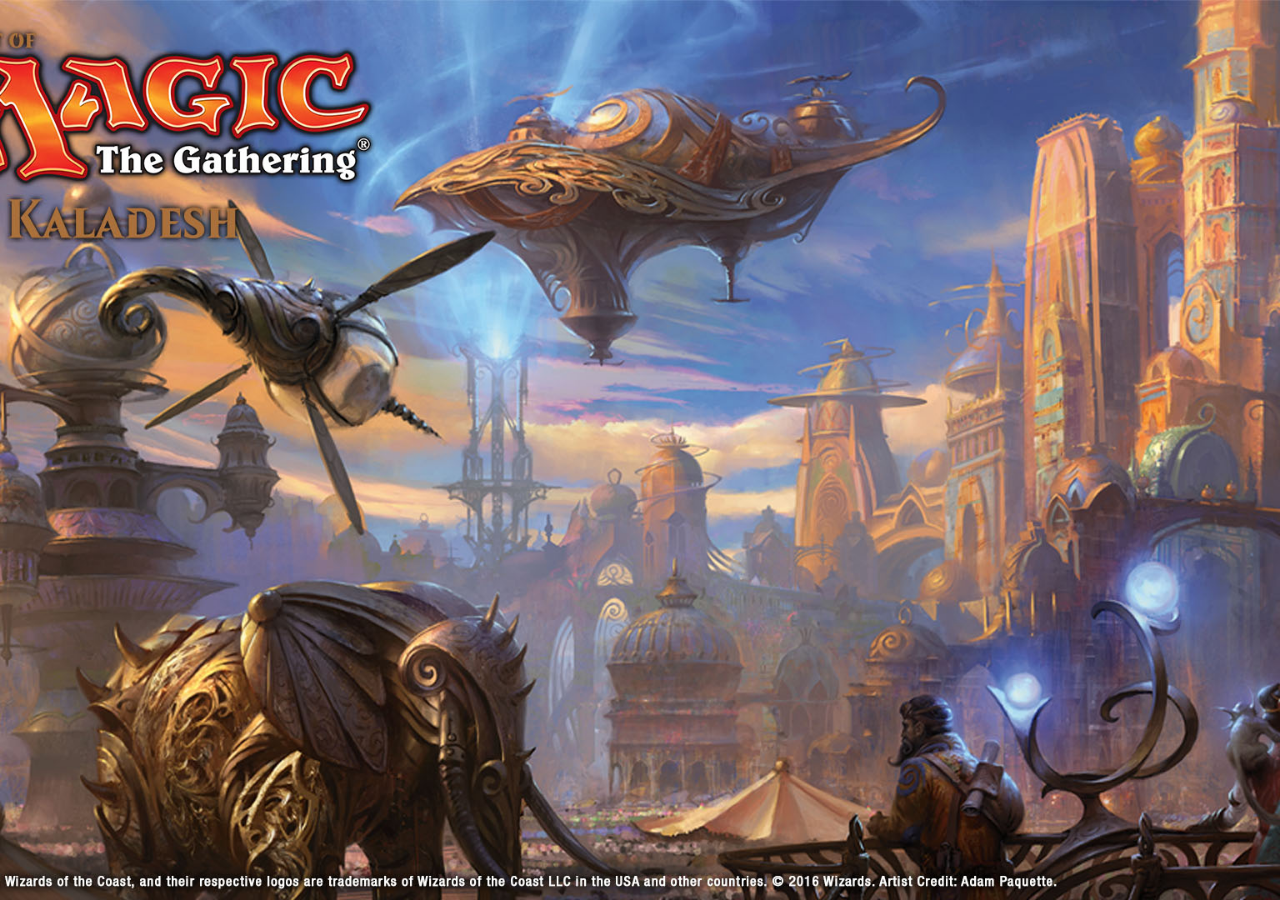
==== public_html/index.html @ 52400a8c "Ajoute du BG et font d'image" ====
<!DOCTYPE html>
<!--
Site web pour la voute enchantée

auteur: Steve f. Cyr

version: 0.15
-->
<html>
    <head>
        <title>La voute enchantée</title>
        <meta charset="UTF-8">
        <meta name="viewport" content="width=device-width, initial-scale=1.0">
        <link rel="stylesheet" href="style.css" />
    </head>
    <body>
        <div id="main-container">
            <div id="screen-intro">
                
            </div>
        </div>
    </body>
</html>
---- public_html/style.css ----
/*
To change this license header, choose License Headers in Project Properties.
To change this template file, choose Tools | Templates
and open the template in the editor.
*/
/* 
    Created on : 2016-11-07, 10:57:23
    Author     : xyevs
*/

*{
    padding: 0px;
    margin: 0px;
    box-sizing: border-box;
}

html, body{
    height: 100%;
    position: relative;
    background: url('Images/kaladeshBG.jpg') no-repeat;
    background-size: cover;
    background-position: center;
    background-attachment: fixed;
}

/*------------------------------------*/
/* STRUCTURE      */
/*------------------------------------*/

#main-container{
    height: 100%;
    position: relative;
}


/*------------------------------------*/
/*       */
/*------------------------------------*/

/*------------------------------------*/
/*       */
/*------------------------------------*/

/*------------------------------------*/
/*       */
/*------------------------------------*/

/*------------------------------------*/
/*       */
/*------------------------------------*/
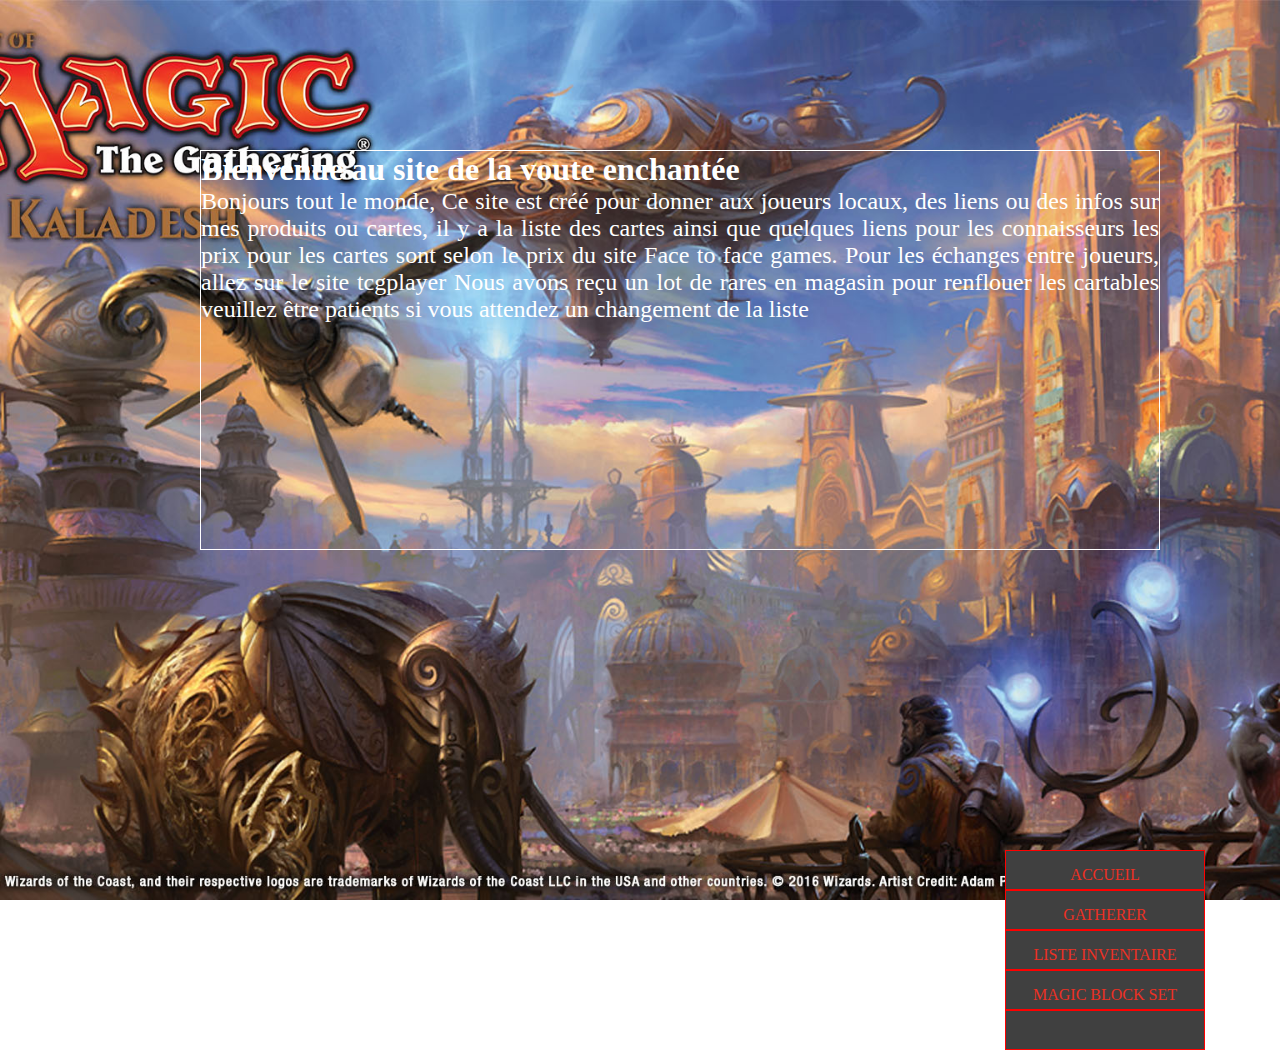
==== commit a3d69159: "ajout des block et du menu, je pense que je vais changer le menu pour faire des blocks de catégorie " ====
--- a/public_html/index.html
+++ b/public_html/index.html
@@ -16,8 +16,24 @@
     <body>
         <div id="main-container">
             <div id="screen-intro">
-                
+                <h1>Bienvenue au site de la voute enchantée</h1>
+                <p>Bonjours tout le monde,
+                    Ce site est créé pour donner aux joueurs locaux, des liens ou des infos sur mes produits ou cartes, 
+                    il y a la liste des cartes ainsi que quelques liens pour les connaisseurs
+                    les prix pour les cartes sont selon le prix du site Face to face games.
+                    Pour les échanges entre joueurs, allez sur le site tcgplayer
+                    Nous avons reçu un lot de rares en magasin pour renflouer les cartables veuillez être patients si vous attendez un changement de la liste </p>                
+            </div>
+
+            <div>
+                <ul id="menu-droite">
+                    <li>Accueil</li>
+                    <li>Gatherer</li>
+                    <li>Liste inventaire</li>
+                    <li>Magic block set</li>
+                    <li></li>
+                </ul>
             </div>
         </div>
     </body>
-</html>
+</html>--- a/public_html/style.css
+++ b/public_html/style.css
@@ -1,7 +1,4 @@
 /*
-To change this license header, choose License Headers in Project Properties.
-To change this template file, choose Tools | Templates
-and open the template in the editor.
 */
 /* 
     Created on : 2016-11-07, 10:57:23
@@ -34,13 +31,66 @@
 
 
 /*------------------------------------*/
-/*       */
+/*  Menu-droite     */
 /*------------------------------------*/
 
+#menu-droite{
+    list-style-type: none;
+    display: block;
+    width: 200px;
+    margin: 150px auto;
+    margin-right: 75px;
+    text-align: center;
+    float: right;
+    height: 40px
+}
+
+#menu-droite:after{
+    content: '';
+    display: block;
+    clear: both;
+}
+
+#menu-droite > li {
+    display: block;
+    position: relative;
+    padding: 15px;
+    float: right;
+    color: #EC3024;
+    width: 200px;
+    height: 40px;
+    font-size: 16px;
+    background: #404040;
+    border: 1px solid red;
+    text-transform: uppercase;
+    cursor: pointer;
+}
+
+#menu-droite > li:hover{
+    background: #808080;
+}
+
+
 /*------------------------------------*/
-/*       */
+/*  screen-intro     */
 /*------------------------------------*/
 
+#screen-intro{
+    display: block;
+    width: 960px;
+    height: 400px;
+    margin: 150px auto;
+    margin-left: 200px;
+    float: left;
+    border: 1px solid white;
+    text-align: left;
+    color: #fff;
+}
+
+#screen-intro > p{
+    font-size: 24px;
+    text-align: justify;
+}
 /*------------------------------------*/
 /*       */
 /*------------------------------------*/
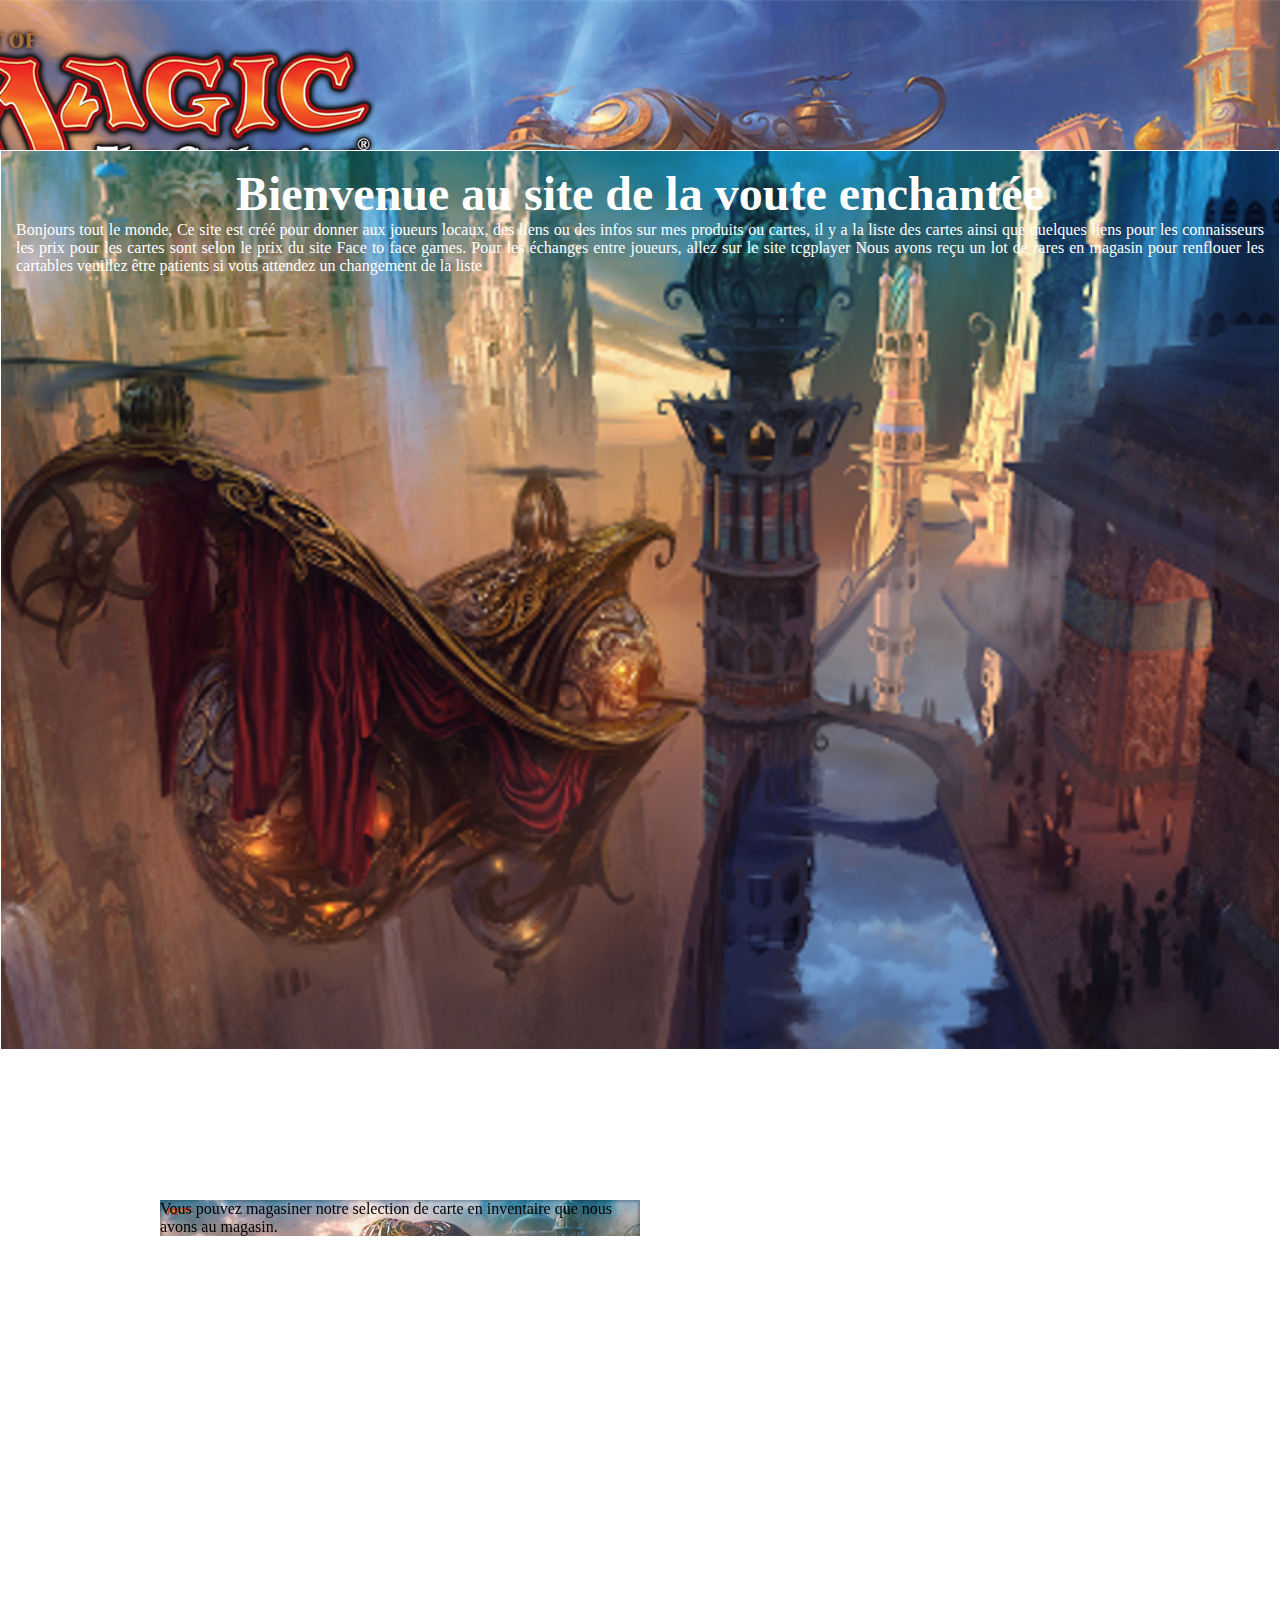
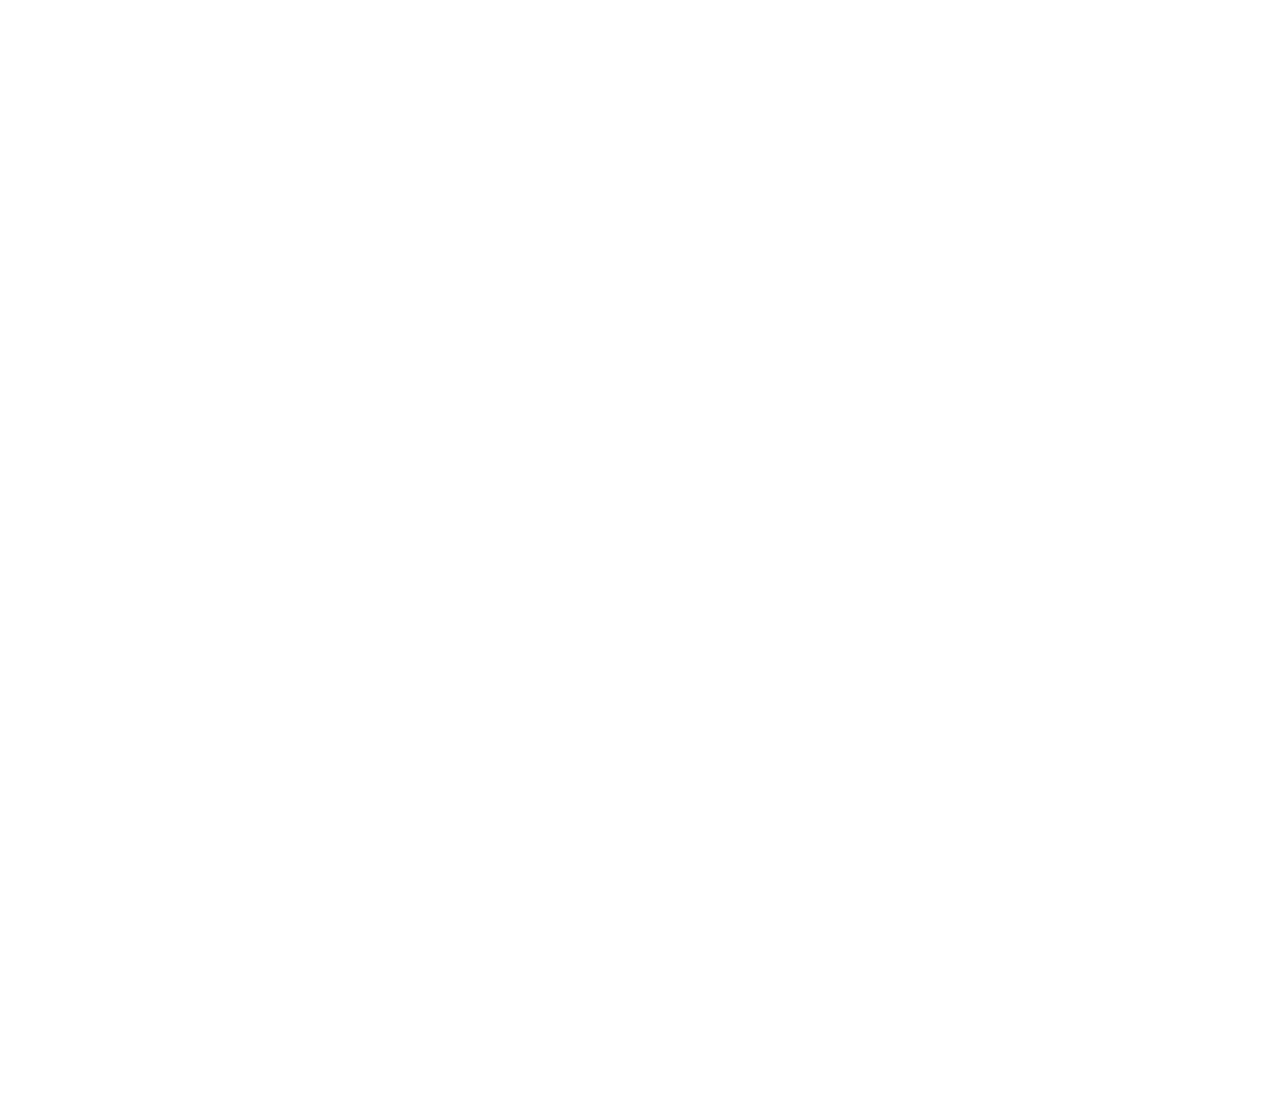
==== commit da4c9507: "J'ai ajouté des blocks mais, il y a beaucoup de bugs" ====
--- a/public_html/index.html
+++ b/public_html/index.html
@@ -14,8 +14,9 @@
         <link rel="stylesheet" href="style.css" />
     </head>
     <body>
+        <div class="do-not-touch"><p>DO NOT TOUCH!!!</p></div>
         <div id="main-container">
-            <div id="screen-intro">
+            <div id="accueil">
                 <h1>Bienvenue au site de la voute enchantée</h1>
                 <p>Bonjours tout le monde,
                     Ce site est créé pour donner aux joueurs locaux, des liens ou des infos sur mes produits ou cartes, 
@@ -25,6 +26,37 @@
                     Nous avons reçu un lot de rares en magasin pour renflouer les cartables veuillez être patients si vous attendez un changement de la liste </p>                
             </div>
 
+            <div id="acces-page-web">
+                <div>
+                    <div>
+                        <div class="image-mtg" style="background-image: url('Images/Verdurous-Gearhulk.png')">
+                            <p>
+                                Vous pouvez magasiner notre selection de carte en inventaire que nous
+                                avons au magasin.
+                            </p>
+                        </div>
+                   </div>
+
+                    <div>
+                        <div class="image-mtg" style="background-image: url('Images/Young-Chandra.png')"></div>
+                    </div>
+
+                    <div>
+                        <div class="image-mtg" style="background-image: url('')"></div>
+                    </div>
+
+                    <div>
+                        <div class="image-mtg" style="background-image: url('')"></div>
+                    </div>
+
+                    <div>
+                        <div class="" style="background-image: url('')"></div>
+                    </div>
+                </div>
+            </div>
+
+
+            <!--
             <div>
                 <ul id="menu-droite">
                     <li>Accueil</li>
@@ -34,6 +66,7 @@
                     <li></li>
                 </ul>
             </div>
+            -->
         </div>
     </body>
 </html>--- a/public_html/style.css
+++ b/public_html/style.css
@@ -29,11 +29,21 @@
     position: relative;
 }
 
+#main-container > div{
+    padding: 15px;
+    width: 100%;
+}
+
+#main-container > div > div{
+    margin: 0 auto;
+    width: 98%;
+    max-width: 960px;
+}
 
 /*------------------------------------*/
 /*  Menu-droite     */
 /*------------------------------------*/
-
+/*
 #menu-droite{
     list-style-type: none;
     display: block;
@@ -70,31 +80,93 @@
     background: #808080;
 }
 
-
+*/
 /*------------------------------------*/
-/*  screen-intro     */
+/*  accueil     */
 /*------------------------------------*/
 
-#screen-intro{
-    display: block;
-    width: 960px;
-    height: 400px;
+#accueil{
+    background: url('Images/Spirebluff-Canal-Kaladesh.png') no-repeat;
+    background-size: cover;
+    background-position: top;
+    width: 100%;
+    height: 100%;
     margin: 150px auto;
-    margin-left: 200px;
+    margin-left: auto;
+    margin-right: auto;
     float: left;
     border: 1px solid white;
-    text-align: left;
+    text-align: center;
     color: #fff;
+    
 }
 
-#screen-intro > p{
-    font-size: 24px;
+#accueil > h1{
+    font-size: 48px;
+}
+
+#accueil > p{
+    font-size: 16px;
     text-align: justify;
 }
+/*------------------------------------*/
+/*  Acces aux pages web   */
+/*------------------------------------*/
+
+#main-container > #image-mtg{
+    background: #EC3024;
+    min-height: 300px;
+    padding: 0;
+}
+
+#acces-page-web > #image-mtg > div{
+    margin: 0;   
+    width: 480px;
+    height: 300px;
+    display: flex;
+    display: -webkit-flex;
+    flex-direction: row;
+    flex-wrap: wrap;
+    justify-content: flex-start;
+
+}
+
+#acces-page-web > div > div{
+    overflow: hidden;
+    height: 300px;
+    width: 480px;
+    flex-grow: 1;
+    flex-basis: auto;
+    cursor: pointer;
+}
+
+#acces-page-web > div > div.image-mtg{
+    width: 100%;
+    height: 100%;
+    background: no-repeat center;
+    background-size: cover;
+    position: relative;
+}
+
+
 /*------------------------------------*/
 /*       */
 /*------------------------------------*/
 
-/*------------------------------------*/
-/*       */
-/*------------------------------------*/+div.do-not-touch{
+    position: fixed;
+    bottom: 20px;
+    right: 20px;
+    width: 280px;
+    text-align: center;
+    padding: 12px;    
+    border: 1px solid #00ab12;
+    background: #a4f2af;
+    transition: 0.3s;
+    cursor: pointer;
+}
+
+div.do-not-touch > p:hover{
+    background: #ff0000;
+
+}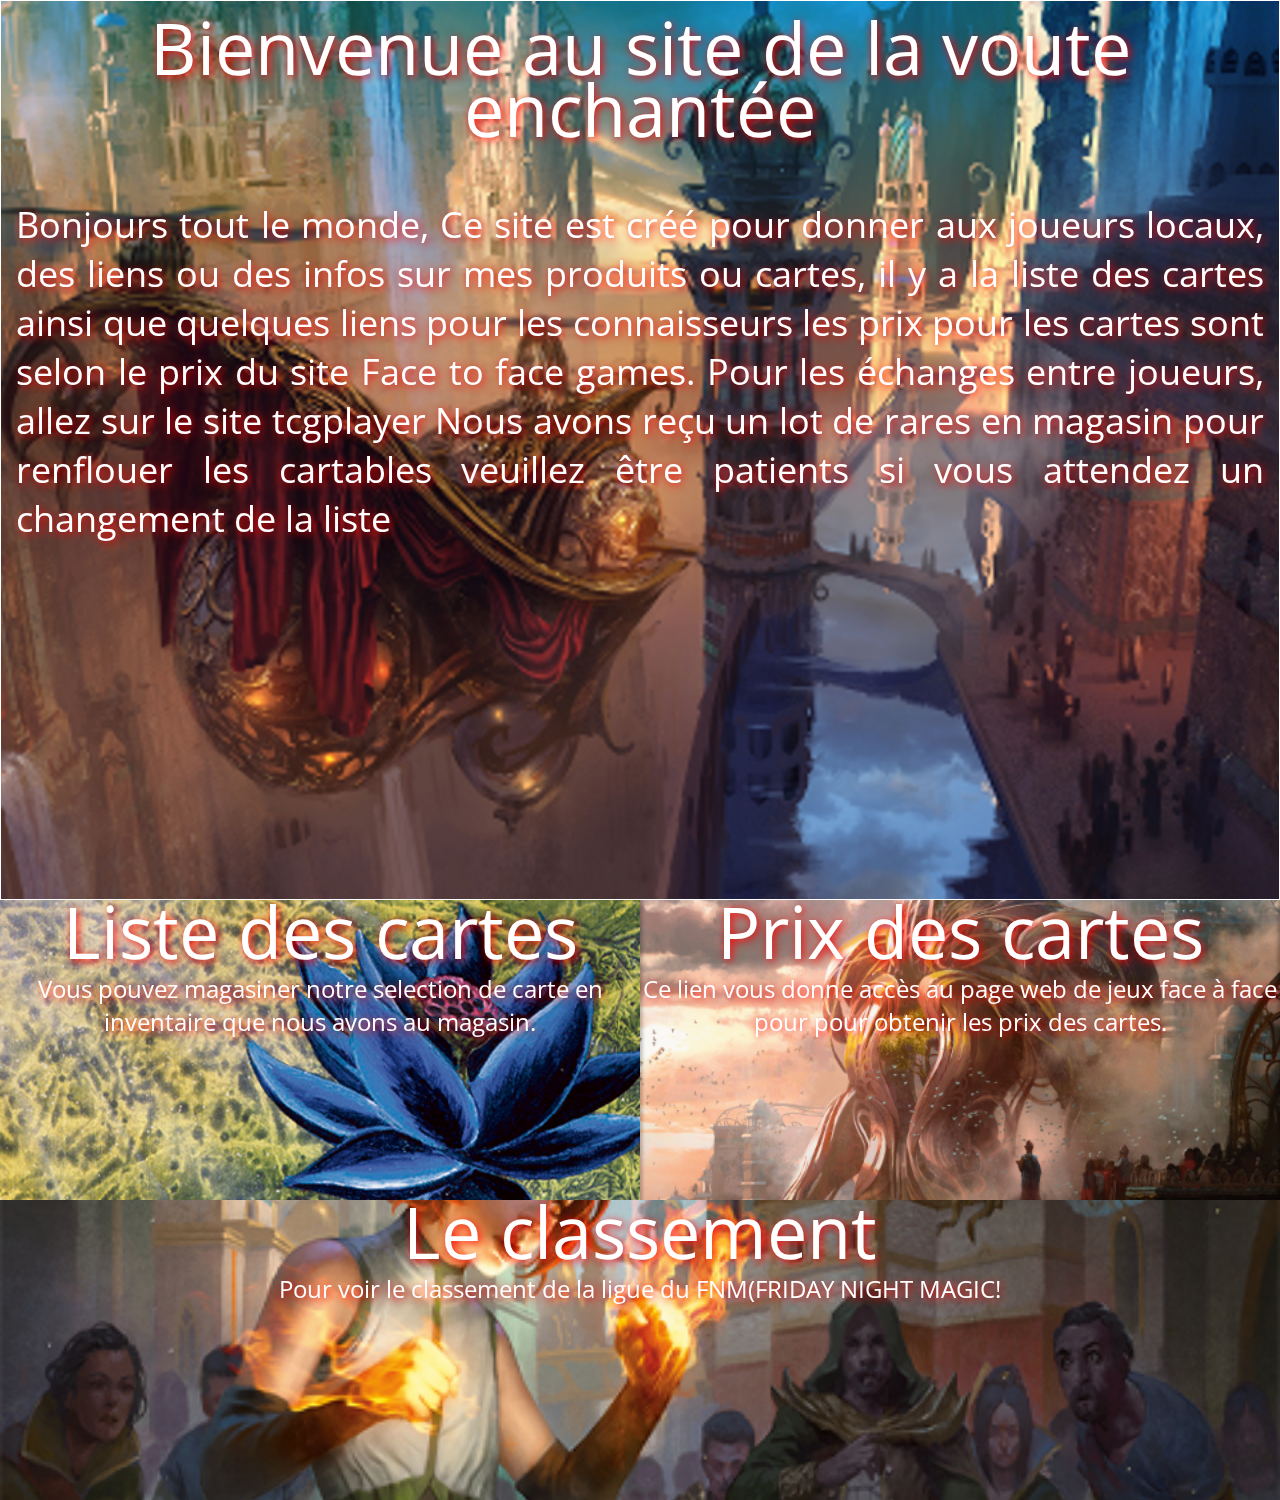
==== commit 374895dd: "Correction des images sur les pages webs" ====
--- a/public_html/index.html
+++ b/public_html/index.html
@@ -9,12 +9,20 @@
 <html>
     <head>
         <title>La voute enchantée</title>
-        <meta charset="UTF-8">
-        <meta name="viewport" content="width=device-width, initial-scale=1.0">
+        <meta charset="UTF-8" />
+        <meta name="viewport" content="width=device-width, initial-scale=1.0" />
+        <link href="https://fonts.googleapis.com/css?family=Open+Sans" rel="stylesheet">
         <link rel="stylesheet" href="style.css" />
     </head>
     <body>
-        <div class="do-not-touch"><p>DO NOT TOUCH!!!</p></div>
+        <div class="do-not-touch">
+            <div>
+                <a href="donotclic.bat">
+                DO NOT TOUCH!!!
+                </a>
+            </div>         
+        </div>
+        
         <div id="main-container">
             <div id="accueil">
                 <h1>Bienvenue au site de la voute enchantée</h1>
@@ -28,45 +36,55 @@
 
             <div id="acces-page-web">
                 <div>
+                     <div>
+                        <a href="listeCarte.html" target="_blank">
+                            <div class="image-mtg" style="background-image: url('Images/Black-Lotus.png');">
+                                <div class="content liste">
+                                    <h1>Liste des cartes</h1>
+                                    Vous pouvez magasiner notre selection de carte en inventaire que nous
+                                    avons au magasin.
+                                </div>
+                            </div>
+                        </a>
+                    </div>
+                    
                     <div>
-                        <div class="image-mtg" style="background-image: url('Images/Verdurous-Gearhulk.png')">
-                            <p>
-                                Vous pouvez magasiner notre selection de carte en inventaire que nous
-                                avons au magasin.
-                            </p>
+                        <a href="prix.html" target="_blank">
+                            <div class="image-mtg" style="background-image: url('Images/Verdurous-Gearhulk.png');">
+                                <div class="content liste">
+                                    <h1>Prix des cartes</h1>
+                                    Ce lien vous donne accès au page web de jeux face à face pour
+                                    pour obtenir les prix des cartes.
+                                </div>
+                            </div>
+                        </a>
+                    </div>
+             
+                    <div>
+                        <a href="classement.html" target="_blank">
+                            <div class="image-mtg" style="background-image: url('Images/Young-Chandra.png');" >
+                                <div class="content-classement">
+                                    <h1>Le classement</h1>
+                                    Pour voir le classement de la ligue du FNM(FRIDAY NIGHT MAGIC!
+                                </div>
+                            </div>
+                        </a>
+                    </div>
+                    <!--
+                        <div>
+                            <div class="image-mtg" style="background-image: url('')"></div>
                         </div>
-                   </div>
 
-                    <div>
-                        <div class="image-mtg" style="background-image: url('Images/Young-Chandra.png')"></div>
-                    </div>
+                        <div>
+                            <div class="image-mtg" style="background-image: url('')"></div>
+                        </div>
 
-                    <div>
-                        <div class="image-mtg" style="background-image: url('')"></div>
-                    </div>
-
-                    <div>
-                        <div class="image-mtg" style="background-image: url('')"></div>
-                    </div>
-
-                    <div>
-                        <div class="" style="background-image: url('')"></div>
-                    </div>
+                        <div>
+                            <div class="" style="background-image: url('')"></div>
+                        </div>
+                    -->
                 </div>
             </div>
-
-
-            <!--
-            <div>
-                <ul id="menu-droite">
-                    <li>Accueil</li>
-                    <li>Gatherer</li>
-                    <li>Liste inventaire</li>
-                    <li>Magic block set</li>
-                    <li></li>
-                </ul>
-            </div>
-            -->
         </div>
     </body>
 </html>--- a/public_html/style.css
+++ b/public_html/style.css
@@ -1,6 +1,4 @@
 /*
-*/
-/* 
     Created on : 2016-11-07, 10:57:23
     Author     : xyevs
 */
@@ -11,15 +9,42 @@
     box-sizing: border-box;
 }
 
-html, body{
-    height: 100%;
-    position: relative;
+html, 
+body{
+    height: 100%;
+    position: relative;
+    font-family: 'Open Sans', sans-serif;
+}
+
+body{
     background: url('Images/kaladeshBG.jpg') no-repeat;
     background-size: cover;
     background-position: center;
     background-attachment: fixed;
-}
-
+    color: #fff;
+    text-shadow: 2px 2px 8px #FF0000;
+
+}
+
+h1{
+    font-size: 72px;
+    line-height: 62px;	
+    font-weight: normal;
+    padding-bottom: 10px;
+    text-shadow: 2px 2px 8px #FF0000;
+}
+
+a,
+a:link,
+a:hover,
+a:visited,
+a:active{
+    color: #fff;
+    font-size: 24px;  
+    padding-top: 150px;
+    text-align: center;
+    text-decoration: none;
+}
 /*------------------------------------*/
 /* STRUCTURE      */
 /*------------------------------------*/
@@ -32,12 +57,18 @@
 #main-container > div{
     padding: 15px;
     width: 100%;
+}
+
+#main-container > #accueil > p{
+    font-size: 36px;
+    text-align: justify;
+    padding-top: 50px;
 }
 
 #main-container > div > div{
     margin: 0 auto;
     width: 98%;
-    max-width: 960px;
+    max-width: available;
 }
 
 /*------------------------------------*/
@@ -85,13 +116,13 @@
 /*  accueil     */
 /*------------------------------------*/
 
-#accueil{
+#main-container > #accueil{
     background: url('Images/Spirebluff-Canal-Kaladesh.png') no-repeat;
     background-size: cover;
     background-position: top;
     width: 100%;
     height: 100%;
-    margin: 150px auto;
+    /*margin: 150px auto;*/
     margin-left: auto;
     margin-right: auto;
     float: left;
@@ -101,34 +132,25 @@
     
 }
 
-#accueil > h1{
-    font-size: 48px;
-}
-
-#accueil > p{
-    font-size: 16px;
-    text-align: justify;
-}
 /*------------------------------------*/
 /*  Acces aux pages web   */
 /*------------------------------------*/
 
-#main-container > #image-mtg{
-    background: #EC3024;
-    min-height: 300px;
+#main-container > #acces-page-web{
+    min-height: min-content;
     padding: 0;
-}
-
-#acces-page-web > #image-mtg > div{
+    width: 100%;
+}
+
+#main-container > #acces-page-web > div{
     margin: 0;   
-    width: 480px;
-    height: 300px;
+    width: 100%;
+    height: 100%;
     display: flex;
     display: -webkit-flex;
     flex-direction: row;
     flex-wrap: wrap;
     justify-content: flex-start;
-
 }
 
 #acces-page-web > div > div{
@@ -137,18 +159,81 @@
     width: 480px;
     flex-grow: 1;
     flex-basis: auto;
+    position: relative;
     cursor: pointer;
 }
 
-#acces-page-web > div > div.image-mtg{
+#acces-page-web > div > div > a > div.image-mtg{
     width: 100%;
     height: 100%;
     background: no-repeat center;
     background-size: cover;
     position: relative;
-}
-
-
+    transition: all 1s;
+}
+
+#image-mtg > div > div > a > div.image-mtg{
+    background: rgba(0, 0, 0, 0.55);
+    width: 100%;
+    height: 100%;
+    position: absolute;
+    top: 0; 
+    left: 0;
+    font-size: 48px;
+    font-variant: small-caps;
+    text-transform: lowercase;
+    padding: 15px;
+    padding-top: 160px;
+    text-align: center;
+    transition: background 0.3s;
+    font-family: 'Open Sans', sans-serif;
+}
+
+#acces-page-web > div > div:hover > a > div.image-mtg{
+    transform: scale(1.5, 1.5);
+}
+
+#acces-page-web > div > div > a > div > div.content.liste:hover{
+    background: rgba(34, 121, 191, 0.55);
+}
+
+#acces-page-web > div > div > a > div > div.content.classement:hover{
+    background: rgba(34, 121, 191, 0.55);
+}
+
+/*------------------------------------*/
+/* image pour la page classement      */
+/*------------------------------------*/
+#main-container > #web-classement{
+    background: #EC3024;
+    min-height: 600px;
+    padding: 0;
+}
+
+#web-classement > #image-mtg-classement {
+    width: 480px;
+    height: 960px;
+    position: absolute;
+    background-position: center;
+}
+
+#image-mtg-classement > div > div > ol{
+    display: block;
+    padding-top: 25px;
+    padding-left: auto;
+    padding-right: auto;
+    text-align: center; 
+}
+
+/*------------------------------------*/
+/*       */
+/*------------------------------------*/
+/*------------------------------------*/
+/*       */
+/*------------------------------------*/
+/*------------------------------------*/
+/*       */
+/*------------------------------------*/
 /*------------------------------------*/
 /*       */
 /*------------------------------------*/
@@ -166,7 +251,6 @@
     cursor: pointer;
 }
 
-div.do-not-touch > p:hover{
+div.do-not-touch > div > a:hover{
     background: #ff0000;
-
 }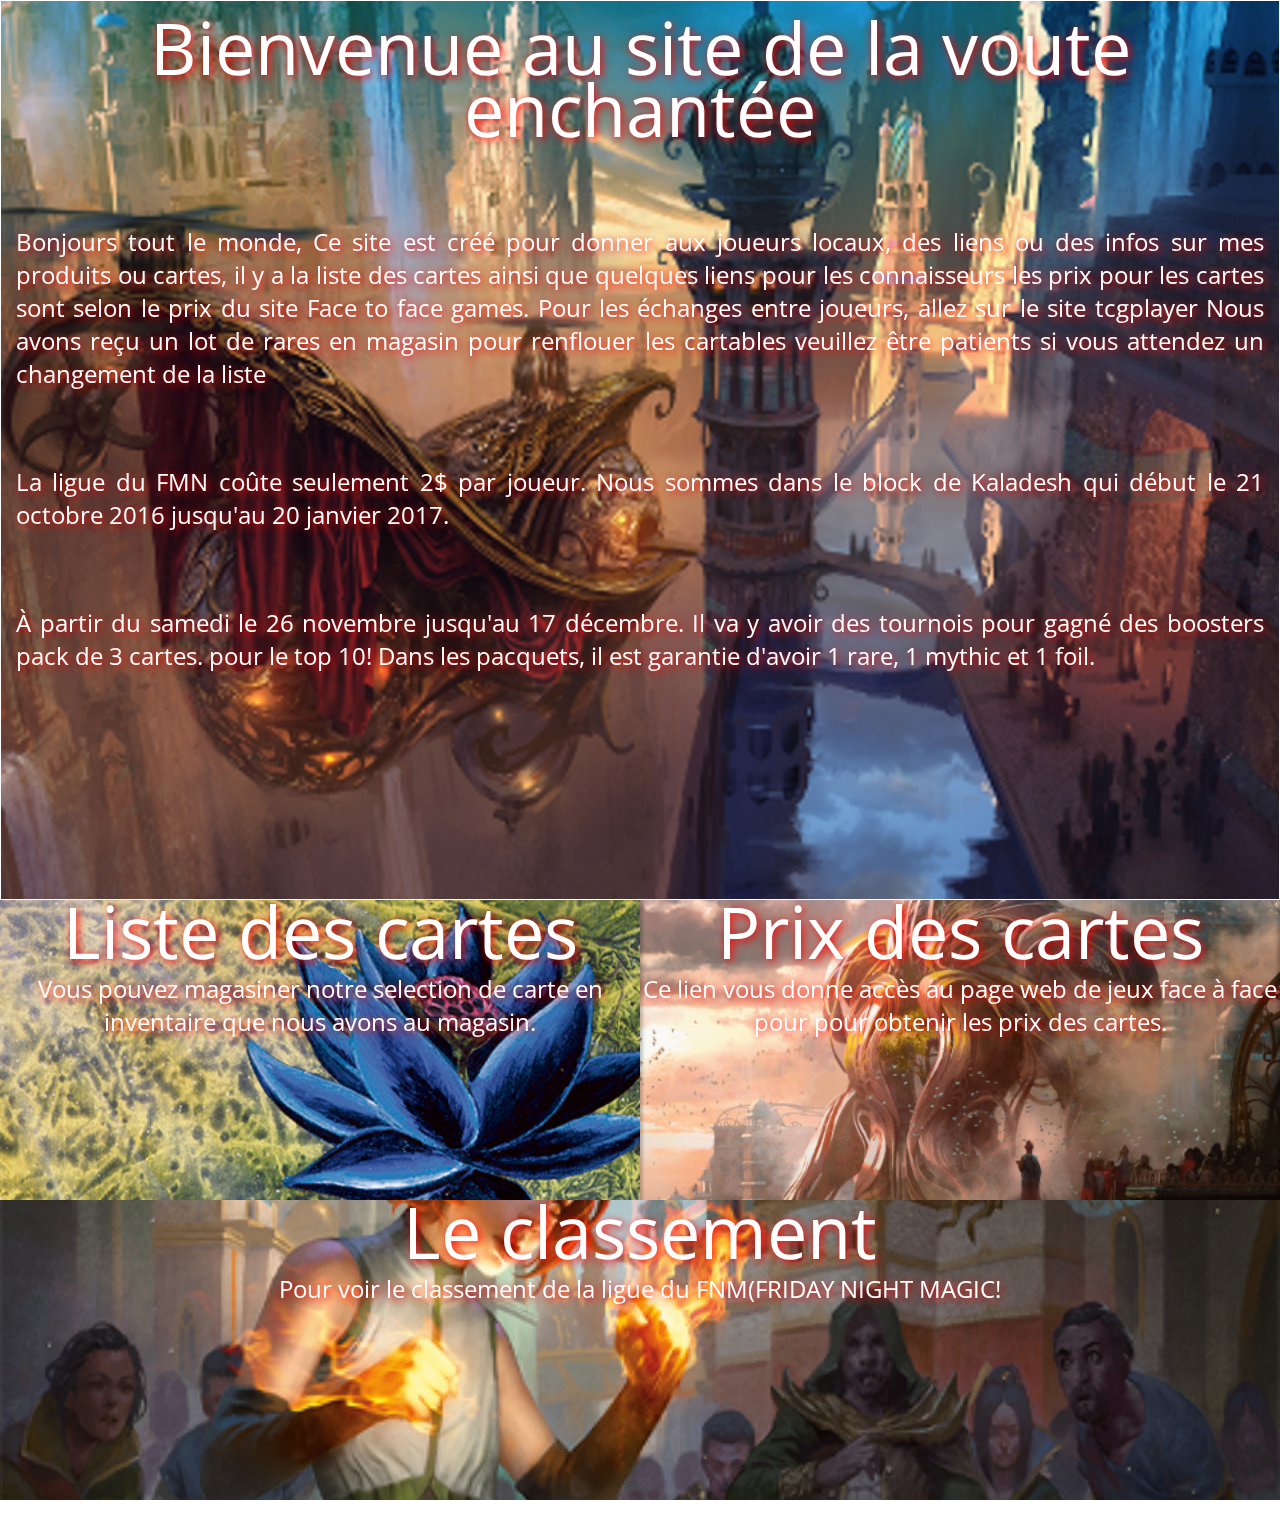
==== commit 0a829c8c: "Fait la page des listes de carte et classement. Il y a beaucoup de bug a regler" ====
--- a/public_html/index.html
+++ b/public_html/index.html
@@ -14,15 +14,16 @@
         <link href="https://fonts.googleapis.com/css?family=Open+Sans" rel="stylesheet">
         <link rel="stylesheet" href="style.css" />
     </head>
+
     <body>
         <div class="do-not-touch">
             <div>
                 <a href="donotclic.bat">
-                DO NOT TOUCH!!!
+                    DO NOT TOUCH!!!
                 </a>
             </div>         
         </div>
-        
+
         <div id="main-container">
             <div id="accueil">
                 <h1>Bienvenue au site de la voute enchantée</h1>
@@ -31,12 +32,27 @@
                     il y a la liste des cartes ainsi que quelques liens pour les connaisseurs
                     les prix pour les cartes sont selon le prix du site Face to face games.
                     Pour les échanges entre joueurs, allez sur le site tcgplayer
-                    Nous avons reçu un lot de rares en magasin pour renflouer les cartables veuillez être patients si vous attendez un changement de la liste </p>                
+                    Nous avons reçu un lot de rares en magasin pour renflouer les cartables veuillez 
+                    être patients si vous attendez un changement de la liste 
+                </p>
+                <p>
+                    La ligue du FMN coûte seulement 2$ par joueur. Nous sommes 
+                    dans le block de Kaladesh qui début le 21 octobre 2016 jusqu'au
+                    20 janvier 2017.
+                </p>
+
+                <p>
+                    À partir du samedi le 26 novembre jusqu'au 17 décembre. Il 
+                    va y avoir des tournois pour gagné des boosters pack de 3 cartes.
+                    pour le top 10!
+                    Dans les pacquets, il est garantie d'avoir 1 rare, 1 mythic
+                    et 1 foil. 
+                </p>            
             </div>
 
             <div id="acces-page-web">
                 <div>
-                     <div>
+                    <div>
                         <a href="listeCarte.html" target="_blank">
                             <div class="image-mtg" style="background-image: url('Images/Black-Lotus.png');">
                                 <div class="content liste">
@@ -47,7 +63,7 @@
                             </div>
                         </a>
                     </div>
-                    
+
                     <div>
                         <a href="prix.html" target="_blank">
                             <div class="image-mtg" style="background-image: url('Images/Verdurous-Gearhulk.png');">
@@ -59,11 +75,11 @@
                             </div>
                         </a>
                     </div>
-             
+
                     <div>
                         <a href="classement.html" target="_blank">
                             <div class="image-mtg" style="background-image: url('Images/Young-Chandra.png');" >
-                                <div class="content-classement">
+                                <div class="content classement">
                                     <h1>Le classement</h1>
                                     Pour voir le classement de la ligue du FNM(FRIDAY NIGHT MAGIC!
                                 </div>
@@ -84,6 +100,7 @@
                         </div>
                     -->
                 </div>
+                <br class="clear" />
             </div>
         </div>
     </body>
--- a/public_html/style.css
+++ b/public_html/style.css
@@ -32,6 +32,10 @@
     font-weight: normal;
     padding-bottom: 10px;
     text-shadow: 2px 2px 8px #FF0000;
+}
+
+p{
+    margin-top: 25px;
 }
 
 a,
@@ -60,7 +64,7 @@
 }
 
 #main-container > #accueil > p{
-    font-size: 36px;
+    font-size: 24px;
     text-align: justify;
     padding-top: 50px;
 }
@@ -187,6 +191,7 @@
     text-align: center;
     transition: background 0.3s;
     font-family: 'Open Sans', sans-serif;
+    justify-content: center;
 }
 
 #acces-page-web > div > div:hover > a > div.image-mtg{
@@ -201,29 +206,7 @@
     background: rgba(34, 121, 191, 0.55);
 }
 
-/*------------------------------------*/
-/* image pour la page classement      */
-/*------------------------------------*/
-#main-container > #web-classement{
-    background: #EC3024;
-    min-height: 600px;
-    padding: 0;
-}
-
-#web-classement > #image-mtg-classement {
-    width: 480px;
-    height: 960px;
-    position: absolute;
-    background-position: center;
-}
-
-#image-mtg-classement > div > div > ol{
-    display: block;
-    padding-top: 25px;
-    padding-left: auto;
-    padding-right: auto;
-    text-align: center; 
-}
+
 
 /*------------------------------------*/
 /*       */
@@ -253,4 +236,8 @@
 
 div.do-not-touch > div > a:hover{
     background: #ff0000;
+}
+
+.clear{
+    clear: both;
 }